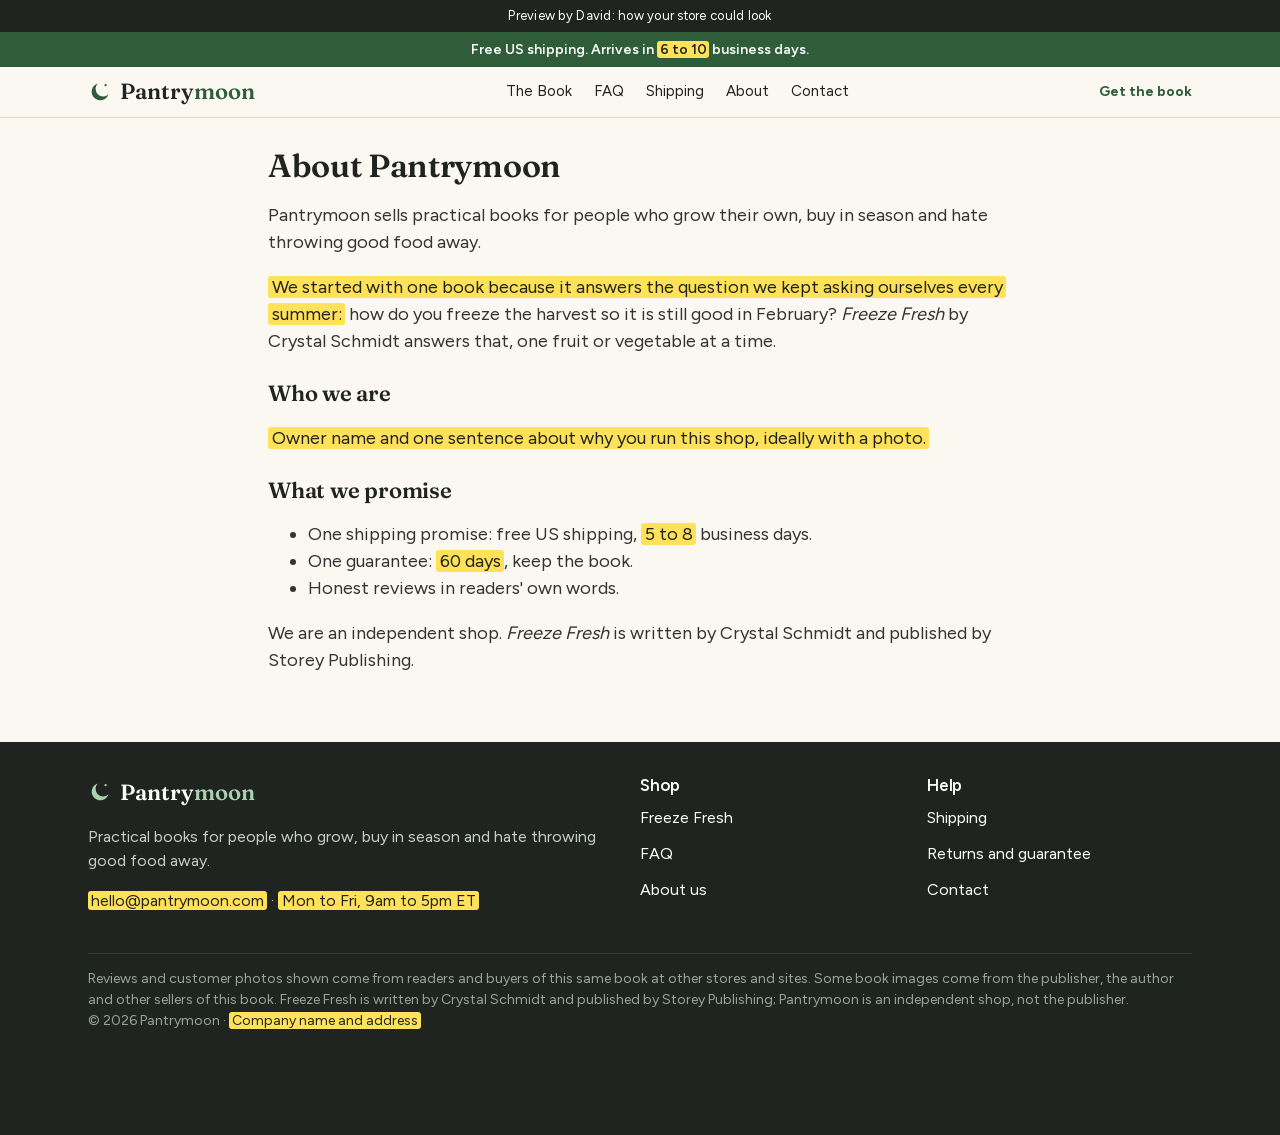
==== pages/about.html @ 4dc74648 "Store preview pantrymoon.com Co-Authored-By: Claude Opus 5.5 <noreply@anthropic.com>" ====
<!doctype html>
<html lang="en">
<head>
<meta charset="utf-8">
<meta name="viewport" content="width=device-width,initial-scale=1,viewport-fit=cover">
<meta name="robots" content="noindex,nofollow">
<title>About us | Pantrymoon</title>
<meta name="description" content="About us at Pantrymoon.">
<link rel="preload" href="../fonts/Figtree.woff2" as="font" type="font/woff2" crossorigin>
<link rel="icon" type="image/jpeg" href="../img/icon.jpg">
<link rel="stylesheet" href="../assets/shop.css">
</head>
<body>
<div class="vorschau">Preview by David: how your store could look</div>
<div class="leiste">Free US shipping. Arrives in <mark class="g">6 to 10</mark> business days.</div>
<header class="kopf"><div class="wrap">
<a class="logo" href="../index.html"><svg viewBox="0 0 24 24" aria-hidden="true"><path d="M20.5 14.2A8.6 8.6 0 1 1 9.8 3.5a6.9 6.9 0 0 0 10.7 10.7z" fill="#2F5D3A"/><circle cx="17.6" cy="5.2" r="1.15" fill="#2F5D3A"/></svg><span>Pantry<b>moon</b></span></a>
<nav class="nav"><a href="../index.html#book">The Book</a><a href="../pages/faq.html">FAQ</a><a href="../pages/shipping.html">Shipping</a><a href="../pages/about.html">About</a><a href="../pages/contact.html">Contact</a></nav>
<a class="korb" href="../index.html#book">Get the book</a>
</div></header>
<main class="seite"><div class="wrap"><h1>About Pantrymoon</h1>

<p>Pantrymoon sells practical books for people who grow their own, buy in season and hate throwing good food away.</p>
<p><mark class="g">We started with one book because it answers the question we kept asking ourselves every summer:</mark> how do you freeze the harvest so it is still good in February? <em>Freeze Fresh</em> by Crystal Schmidt answers that, one fruit or vegetable at a time.</p>
<h2>Who we are</h2><p><mark class="g">Owner name and one sentence about why you run this shop, ideally with a photo.</mark></p>
<h2>What we promise</h2><ul><li>One shipping promise: free US shipping, <mark class="g">5 to 8</mark> business days.</li><li>One guarantee: <mark class="g">60 days</mark>, keep the book.</li><li>Honest reviews in readers' own words.</li></ul>
<p>We are an independent shop. <em>Freeze Fresh</em> is written by Crystal Schmidt and published by Storey Publishing.</p>

</div></main>
<footer class="fuss"><div class="wrap">
<div class="fuss__spalten">
<div><a class="logo" href="../index.html" style="color:#fff"><svg viewBox="0 0 24 24" aria-hidden="true"><path d="M20.5 14.2A8.6 8.6 0 1 1 9.8 3.5a6.9 6.9 0 0 0 10.7 10.7z" fill="#A9D3AF"/><circle cx="17.6" cy="5.2" r="1.15" fill="#A9D3AF"/></svg><span>Pantry<b style="color:#A9D3AF">moon</b></span></a>
<p>Practical books for people who grow, buy in season and hate throwing good food away.</p>
<p><mark class="g">hello@pantrymoon.com</mark> &middot; <mark class="g">Mon to Fri, 9am to 5pm ET</mark></p></div>
<div><h3>Shop</h3><ul><li><a href="../index.html#book">Freeze Fresh</a></li><li><a href="../pages/faq.html">FAQ</a></li><li><a href="../pages/about.html">About us</a></li></ul></div>
<div><h3>Help</h3><ul><li><a href="../pages/shipping.html">Shipping</a></li><li><a href="../pages/returns.html">Returns and guarantee</a></li><li><a href="../pages/contact.html">Contact</a></li></ul></div>
</div>
<p class="klein">Reviews and customer photos shown come from readers and buyers of this same book at other stores and sites. Some book images come from the publisher, the author and other sellers of this book. Freeze Fresh is written by Crystal Schmidt and published by Storey Publishing; Pantrymoon is an independent shop, not the publisher.<br>&copy; 2026 Pantrymoon &middot; <mark class="g">Company name and address</mark></p>
</div></footer>

<script src="../assets/shop.js" defer></script>
</body>
</html>
---- assets/shop.css ----
@font-face{font-family:'Figtree';font-weight:300 900;font-style:normal;font-display:swap;src:url('../fonts/Figtree.woff2') format('woff2')}
@font-face{font-family:'Fraunces';font-weight:600;font-style:normal;font-display:swap;src:url('../fonts/Fraunces-600.woff2') format('woff2')}
:root{--gruen:#2F5D3A;--gruen-d:#234A2D;--gruen-h:#EAF1EA;--creme:#FBF8F1;--sand:#F2ECDF;--text:#1F2420;--grau:#5D655F;--linie:#E2DBCB;--tomate:#C2512F;--gelb:#FFE15A}
*{box-sizing:border-box}
html{-webkit-text-size-adjust:100%}
body{margin:0;font-family:'Figtree',system-ui,-apple-system,sans-serif;font-size:16px;line-height:1.5;color:var(--text);background:var(--creme);overflow-x:hidden}
img{max-width:100%;height:auto;display:block}
a{color:var(--gruen)}
h1,h2,h3{font-family:'Fraunces',Georgia,serif;font-weight:600;letter-spacing:-.01em;line-height:1.15;margin:0 0 .4em}
h2{font-size:27px}
@media(min-width:900px){h2{font-size:36px}}
mark.g{background:var(--gelb);color:#1F2420;padding:0 .2em;border-radius:3px;box-decoration-break:clone;-webkit-box-decoration-break:clone}
.wrap{max-width:1140px;margin:0 auto;padding:0 18px}
.vorschau{background:#1F2420;color:#fff;font-size:12.5px;text-align:center;padding:6px 10px;letter-spacing:.02em}
.leiste{background:var(--gruen);color:#fff;font-size:12.5px;text-align:center;padding:7px 10px;font-weight:600}
.kopf{background:var(--creme);border-bottom:1px solid var(--linie)}
.kopf .wrap{display:flex;align-items:center;justify-content:space-between;height:50px;gap:12px}
.logo{display:flex;align-items:center;gap:8px;text-decoration:none;color:var(--text);font-family:'Fraunces',Georgia,serif;font-size:19px;font-weight:600;white-space:nowrap}
.logo b{color:var(--gruen);font-weight:600}
.logo svg{width:24px;height:24px;flex:none}
.nav{display:none;gap:22px;font-size:15px}
.nav a{color:var(--text);text-decoration:none}
.nav a:hover{color:var(--gruen)}
.kopf .korb{font-size:14px;font-weight:700;color:var(--gruen);text-decoration:none;white-space:nowrap}
@media(min-width:900px){.nav{display:flex}.logo{font-size:22px}}
/* Produkt */
.produkt{padding:10px 0 8px}
.produkt .wrap{display:grid;gap:14px}
@media(min-width:900px){.produkt{padding:34px 0 24px}.produkt .wrap{grid-template-columns:1.05fr 1fr;gap:44px;align-items:start}}
.galerie__haupt{background:#fff;border:1px solid var(--linie);border-radius:14px;overflow:hidden;display:flex;justify-content:center;align-items:center;height:215px}
.galerie__haupt img{max-height:215px;width:auto;object-fit:contain}
@media(min-width:900px){.galerie__haupt{height:auto;aspect-ratio:1/1.05}.galerie__haupt img{max-height:none;width:100%;height:100%}}
.daumen{display:flex;gap:8px;margin-top:8px;overflow-x:auto;scrollbar-width:none}
.daumen::-webkit-scrollbar{display:none}
.daumen button{flex:none;width:52px;height:40px;padding:0;border:2px solid transparent;border-radius:8px;overflow:hidden;background:#fff;cursor:pointer}
.daumen button[aria-current=true]{border-color:var(--gruen)}
.daumen img{width:100%;height:100%;object-fit:cover}
.autorin{font-size:13px;color:var(--grau);margin:0 0 2px}
.titel{font-size:24px;margin:0 0 4px}
@media(min-width:900px){.titel{font-size:38px}.autorin{font-size:15px}}
.nutzen{margin:0 0 8px;color:var(--grau);font-size:14.5px;line-height:1.4}
.stufen{display:grid;gap:8px;margin:6px 0 10px;border:0;padding:0}
.stufe{position:relative;display:flex;align-items:center;gap:10px;border:2px solid var(--linie);background:#fff;border-radius:12px;padding:9px 12px;cursor:pointer;min-height:52px}
.stufe input{position:absolute;opacity:0;pointer-events:none}
.stufe .punkt{flex:none;width:18px;height:18px;border-radius:50%;border:2px solid var(--grau)}
.stufe.an{border-color:var(--gruen);background:var(--gruen-h)}
.stufe.an .punkt{border-color:var(--gruen);box-shadow:inset 0 0 0 3px #fff;background:var(--gruen)}
.stufe__text{flex:1;min-width:0;font-size:14.5px;line-height:1.25}
.stufe__text strong{display:block;font-size:15.5px}
.stufe__text small{color:var(--grau);font-size:12.5px}
.stufe__preis{text-align:right;font-weight:800;font-size:16px;white-space:nowrap}
.stufe__preis small{display:block;font-weight:600;font-size:12px;color:var(--gruen)}
.etikett{position:absolute;top:-10px;right:10px;background:var(--tomate);color:#fff;font-size:11px;font-weight:800;padding:2px 8px;border-radius:20px;letter-spacing:.03em}
.knopf{display:block;width:100%;border:0;border-radius:12px;background:var(--gruen);color:#fff;font:800 17px 'Figtree',sans-serif;padding:15px 16px;cursor:pointer;text-align:center;text-decoration:none}
.knopf:hover{background:var(--gruen-d)}
.unterknopf{font-size:13.5px;margin:8px 0 0;display:grid;gap:3px}
.unterknopf>span::before{content:"\2713\00a0";color:var(--gruen);font-weight:800}
.hinweis{display:none;margin:8px 0 0;font-size:13px;background:var(--sand);padding:8px 10px;border-radius:8px}
.hinweis.zeigen{display:block}
.box{background:#fff;border:1px solid var(--linie);border-radius:12px;padding:12px 14px;margin-top:12px;font-size:14px}
.box h3{font-family:'Figtree',sans-serif;font-size:15px;font-weight:800;margin:0 0 4px}
.box ul{margin:4px 0 0;padding-left:18px}
/* Abschnitte */
.abschnitt{padding:42px 0}
.abschnitt.sand{background:var(--sand)}
.abschnitt.gruen{background:var(--gruen);color:#fff}
.abschnitt.gruen h2{color:#fff}
.zentriert{text-align:center;max-width:680px;margin:0 auto 22px}
.zentriert p{color:var(--grau);margin:0}
.gruen .zentriert p{color:#DDE8DE}
.karten{display:grid;gap:12px}
@media(min-width:760px){.karten{grid-template-columns:repeat(3,1fr)}}
.karte{background:#fff;border:1px solid var(--linie);border-radius:14px;padding:16px}
.karte h3{font-size:19px}
.karte p{margin:0;color:var(--grau);font-size:15px}
.karte .wert{display:inline-block;margin-top:8px;font-weight:800;font-size:13px;color:var(--gruen)}
.seiten{display:grid;gap:12px}
@media(min-width:760px){.seiten{grid-template-columns:1fr 1fr}}
.seiten figure{margin:0;background:#fff;border-radius:12px;overflow:hidden;border:1px solid var(--linie)}
.seiten figcaption{font-size:13.5px;padding:8px 12px;color:var(--grau)}
.liste{list-style:none;padding:0;margin:0;display:grid;gap:10px}
.liste li{padding-left:28px;position:relative}
.liste li::before{content:"";position:absolute;left:0;top:4px;width:18px;height:18px;border-radius:50%;background:var(--gruen-h) url("data:image/svg+xml,%3Csvg xmlns='http://www.w3.org/2000/svg' viewBox='0 0 20 20'%3E%3Cpath d='M5 10.5l3 3 7-7' fill='none' stroke='%232F5D3A' stroke-width='2.4' stroke-linecap='round' stroke-linejoin='round'/%3E%3C/svg%3E") center/14px no-repeat}
.zwei{display:grid;gap:22px}
@media(min-width:900px){.zwei{grid-template-columns:1fr 1fr;gap:44px;align-items:center}}
.zitat{background:#fff;border-radius:14px;padding:16px;border:1px solid var(--linie);margin:0}
.zitat p{margin:0 0 8px}
.zitat cite{font-style:normal;font-weight:700;font-size:14px;color:var(--grau)}
.gruen .zitat{background:var(--gruen-d);border-color:#3c6d48;color:#fff}
.gruen .zitat cite{color:#C9DBCB}
.stimmen{columns:1;column-gap:12px}
@media(min-width:760px){.stimmen{columns:2}}
@media(min-width:1050px){.stimmen{columns:3}}
.stimmen .zitat{break-inside:avoid;margin:0 0 12px;display:inline-block;width:100%}
.faq details{background:#fff;border:1px solid var(--linie);border-radius:12px;margin:0 0 8px}
.faq summary{cursor:pointer;padding:14px 44px 14px 16px;font-weight:700;list-style:none;position:relative;min-height:44px}
.faq summary::-webkit-details-marker{display:none}
.faq summary::after{content:"+";position:absolute;right:16px;top:11px;font-size:22px;color:var(--gruen)}
.faq details[open] summary::after{content:"\2212"}
.faq details>div{padding:0 16px 14px;color:var(--grau)}
.faq{max-width:760px;margin:0 auto}
/* Seiten */
.seite{padding:30px 0 50px}
.seite .wrap{max-width:780px}
.seite h1{font-size:32px}
.seite h2{font-size:22px;margin-top:26px}
.seite p,.seite li{color:#333}
/* Fuss */
.fuss{background:#1F2420;color:#C9CEC9;font-size:14px;padding:34px 0 90px}
.fuss a{color:#fff;text-decoration:none}
.fuss__spalten{display:grid;gap:22px}
@media(min-width:760px){.fuss__spalten{grid-template-columns:2fr 1fr 1fr}}
.fuss h3{color:#fff;font-family:'Figtree',sans-serif;font-size:15px;margin:0 0 8px}
.fuss ul{list-style:none;padding:0;margin:0;display:grid;gap:6px}
.fuss ul a{display:inline-block;padding:3px 0}
.fuss .klein{font-size:12px;color:#9AA39C;margin-top:24px;border-top:1px solid #333a35;padding-top:14px}
/* Sticky */
.klebe{position:fixed;left:0;right:0;bottom:0;background:#fff;border-top:1px solid var(--linie);padding:10px 14px calc(10px + env(safe-area-inset-bottom));display:flex;align-items:center;gap:12px;transform:translateY(110%);transition:transform .25s;z-index:20;box-shadow:0 -6px 20px rgba(0,0,0,.06)}
.klebe.an{transform:none}
.klebe__text{flex:1;min-width:0;font-size:13.5px;line-height:1.25}
.klebe__text strong{display:block;font-size:15px;white-space:nowrap;overflow:hidden;text-overflow:ellipsis}
.klebe .knopf{width:auto;padding:12px 18px;font-size:15px;flex:none}
@media(min-width:900px){.klebe{justify-content:center}.klebe__text{flex:none;max-width:520px}}
/* Richter-Runde 07.11.: Sterne, Weihnachtszeile, Spaeter-Preis, Zahlungszeile */
.sterne{display:inline-flex;align-items:center;gap:6px;font-size:13.5px;font-weight:700;color:#1F2420;text-decoration:none;margin:0 0 4px}
.sterne .sterne__reihe{background:linear-gradient(90deg,#E0A100 var(--voll,100%),#D5D9D3 var(--voll,100%));-webkit-background-clip:text;background-clip:text;color:transparent;letter-spacing:1px;font-size:15px}
.zitat .sterne__reihe{display:block;color:#E0A100;letter-spacing:1px;margin:0 0 6px}
.zitat .sterne__reihe .leer{color:#D5D9D3}
.zitat p+p{margin-top:0}
.stufe__text .vorteil{display:block;font-style:normal;font-weight:700;font-size:12px;color:var(--gruen)}
.stufe__preis small.spaeter{color:var(--grau);font-weight:600}
.weihnacht{margin:0 0 6px;font-size:14px;font-weight:800;color:#8A2B1E;text-align:center}
.zahlung{display:flex;flex-wrap:wrap;align-items:center;gap:5px;margin:8px 0 0;font-size:11.5px}
.zahlung__sicher{font-weight:700;color:var(--grau);margin-right:2px}
.pille{display:inline-block;border:1px solid var(--linie);border-radius:5px;padding:2px 6px;margin:1px 2px;background:#fff;font-weight:700;color:#1F2420}
.galerie,.kauf{min-width:0}
.daumen{max-width:100%}
@media(max-width:899px){.galerie__haupt{height:180px}.galerie__haupt img{max-height:180px}}
@media(max-width:899px){
.stufen legend{position:absolute;width:1px;height:1px;overflow:hidden;clip:rect(0 0 0 0)}
.stufen{gap:7px;margin-top:4px}
.stufe{padding:7px 12px;min-height:48px}
.nutzen{margin-bottom:6px}
.daumen{margin-top:6px}
}
/* Richter-Runde 2, 07.11.: Fliesstext 18 px, Staffel-Nebentexte mind. 15 px, zwei Stufen, Stimmen mit Verteilung */
body{font-size:18px}
.nur-sr{position:absolute;width:1px;height:1px;overflow:hidden;clip:rect(0 0 0 0);white-space:nowrap}
.vorschau{font-size:13px}
.leiste{font-size:14px}
.autorin{font-size:15px}
.nutzen{font-size:17px}
.stufe__text{font-size:15px}
.stufe__text strong{font-size:17px}
.stufe__text small,.stufe__text .vorteil{font-size:15px;display:block}
.stufe__preis{font-size:19px}
.stufe__preis small,.stufe__preis small.spaeter{font-size:15px}
.etikett{font-size:13px}
.stufe__bild{flex:none;width:46px;height:46px;border-radius:8px;object-fit:cover;border:1px solid var(--linie)}
.weihnacht{font-size:16px}
.unterknopf{font-size:16px}
.zahlung{font-size:14px}
.hinweis{font-size:16px}
.box{font-size:17px}
.box h3{font-size:18px}
.karte p{font-size:17px}
.karte .wert{font-size:15px}
.seiten figcaption{font-size:16px}
.zitat cite{font-size:15px}
.fuss{font-size:16px}
.fuss h3{font-size:17px}
.fuss .klein{font-size:14px}
.klebe__text{font-size:15px}
.klebe__text strong{font-size:17px}
.sterne{font-size:15px}
.kitbild{margin:22px auto 0;max-width:620px;background:#fff;border:1px solid var(--linie);border-radius:14px;overflow:hidden}
.kitbild figcaption{font-size:15px;padding:10px 14px;color:var(--grau)}
.vt{display:flex;flex-wrap:wrap;gap:16px 28px;align-items:center;justify-content:center;max-width:620px;margin:0 auto 22px;background:#fff;border:1px solid var(--linie);border-radius:14px;padding:16px}
.vt__schnitt{display:grid;justify-items:center;gap:2px;font-size:15px;color:var(--grau)}
.vt__schnitt strong{font:600 40px/1 'Fraunces',Georgia,serif;color:var(--text)}
.vt__schnitt .sterne__reihe{background:linear-gradient(90deg,#E0A100 var(--voll,100%),#D5D9D3 var(--voll,100%));-webkit-background-clip:text;background-clip:text;color:transparent;letter-spacing:1px;font-size:20px}
.vt__liste{flex:1;min-width:220px;display:grid;gap:4px;font-size:15px}
.vt__zeile{display:grid;grid-template-columns:34px 1fr 26px;align-items:center;gap:8px}
.vt__zeile span:last-child{text-align:right;color:var(--grau)}
.vt__balken{height:9px;border-radius:9px;background:#E8E3D6;overflow:hidden}
.vt__balken i{display:block;height:100%;background:#E0A100}
.mehr{text-align:center;margin:8px 0 0}
.mehr__knopf{font:700 17px 'Figtree',sans-serif;color:var(--gruen);background:#fff;border:2px solid var(--gruen);border-radius:12px;padding:12px 22px;cursor:pointer;min-height:48px}

@media(max-width:899px){
.galerie__haupt{height:240px}.galerie__haupt img{max-height:240px}
.daumen button{width:46px;height:36px}
.titel{font-size:26px;margin-bottom:0}
.produkt .wrap{gap:10px}
.stufe{padding:6px 10px;min-height:0;gap:9px}
.stufen{margin:4px 0 8px}
.weihnacht{margin-bottom:5px}
}
.stufen .spaeter{margin:0;font-size:15px;color:var(--grau);text-align:center}
.stufe__preis{align-self:center}
@media(max-width:899px){.stufe__bild{width:40px;height:40px}.stufe__text strong{white-space:nowrap}}
.titelzeile{display:flex;flex-wrap:wrap;align-items:baseline;gap:0 14px}
.titelzeile .sterne{margin:0 0 4px}
@media(max-width:899px){
.produkt{padding-top:8px}
.galerie__haupt{height:190px}.galerie__haupt img{max-height:190px}
.daumen button{width:42px;height:32px}
.nutzen{font-size:16px;line-height:1.35;margin-bottom:4px}
.kopf .wrap{height:46px}
.stufen .spaeter{font-size:15px}
}
@media(max-width:899px){
.titelzeile{gap:0 10px}
.titelzeile .sterne{font-size:15px;gap:4px}
.titelzeile .sterne .sterne__reihe{font-size:14px;letter-spacing:0}
.vorschau{padding:5px 10px}
.leiste{padding:6px 10px}
.galerie__haupt{height:180px}.galerie__haupt img{max-height:180px}
}
/* Richter-Runde 3, 07.11.: Hauptbild mobil quadratisch und volle Breite, Punkte statt Daumen, Zahlarten eine Zeile */
@media(max-width:899px){
.galerie{position:relative}
.galerie__haupt{height:auto;aspect-ratio:1/1;width:100%}
.galerie__haupt img{width:100%;height:100%;max-height:none;object-fit:contain}
.galerie__haupt img.fuellt{object-fit:cover;object-position:50% 52%}
.daumen{position:absolute;left:0;right:0;bottom:6px;margin:0;justify-content:center;gap:0;overflow:visible}
.daumen button{width:22px;height:22px;border:0;border-radius:50%;background:transparent;display:grid;place-items:center}
.daumen button img{display:none}
.daumen button::before{content:"";width:8px;height:8px;border-radius:50%;background:rgba(255,255,255,.85);box-shadow:0 0 0 1px rgba(0,0,0,.25)}
.daumen button[aria-current=true]::before{background:var(--gruen);box-shadow:0 0 0 1.5px #fff}
}
.zahlung{flex-wrap:nowrap;gap:4px;font-size:12px;margin-top:6px}
.zahlung mark{display:flex;flex-wrap:nowrap;gap:4px;padding:1px 3px}
.zahlung .pille{margin:0;padding:1px 5px;font-size:12px;border-radius:4px;white-space:nowrap}
.zahlung__sicher{display:inline-flex;margin:0}
.kauf>.spaeter{margin:8px 0 0;font-size:15px;color:var(--grau);text-align:center}
@media(max-width:899px){.stufe{padding:5px 10px}.produkt .wrap{gap:8px}}
@media(max-width:899px){.galerie__haupt{aspect-ratio:1/.93}}
.zahlung,.zahlung mark{gap:3px}.zahlung .pille{font-size:11.5px;padding:1px 4px}.zahlung mark{padding:1px 2px}

/* Alle Bewertungen (07.11.2026) */
.zitat__titel{display:block;margin:0 0 6px;font-size:17px}
.zitat__text{max-height:12.5em;overflow:hidden;position:relative}
.zitat__text:not(.offen)::after{content:"";position:absolute;left:0;right:0;bottom:0;height:2.5em;background:linear-gradient(rgba(255,255,255,0),#fff)}
.zitat__text.offen{max-height:none}
.zitat__text.offen::after{display:none}
.zitat__mehr{display:block;font:700 15px 'Figtree',sans-serif;color:var(--gruen);background:none;border:0;padding:4px 0 10px;cursor:pointer;text-decoration:underline}
.zitat__fotos{display:flex;gap:6px;margin:4px 0 10px}
.zitat__fotos img{width:72px;height:72px;object-fit:cover;border-radius:8px;display:block}
.kfotos__titel{font-size:17px;margin:0 0 8px}
.kfotos{display:flex;gap:8px;overflow-x:auto;margin:0 0 20px;padding-bottom:4px;scroll-snap-type:x mandatory}
.kfotos a{flex:0 0 auto;scroll-snap-align:start}
.kfotos img{width:150px;height:150px;object-fit:cover;border-radius:12px;display:block}
.zitat cite{display:block}
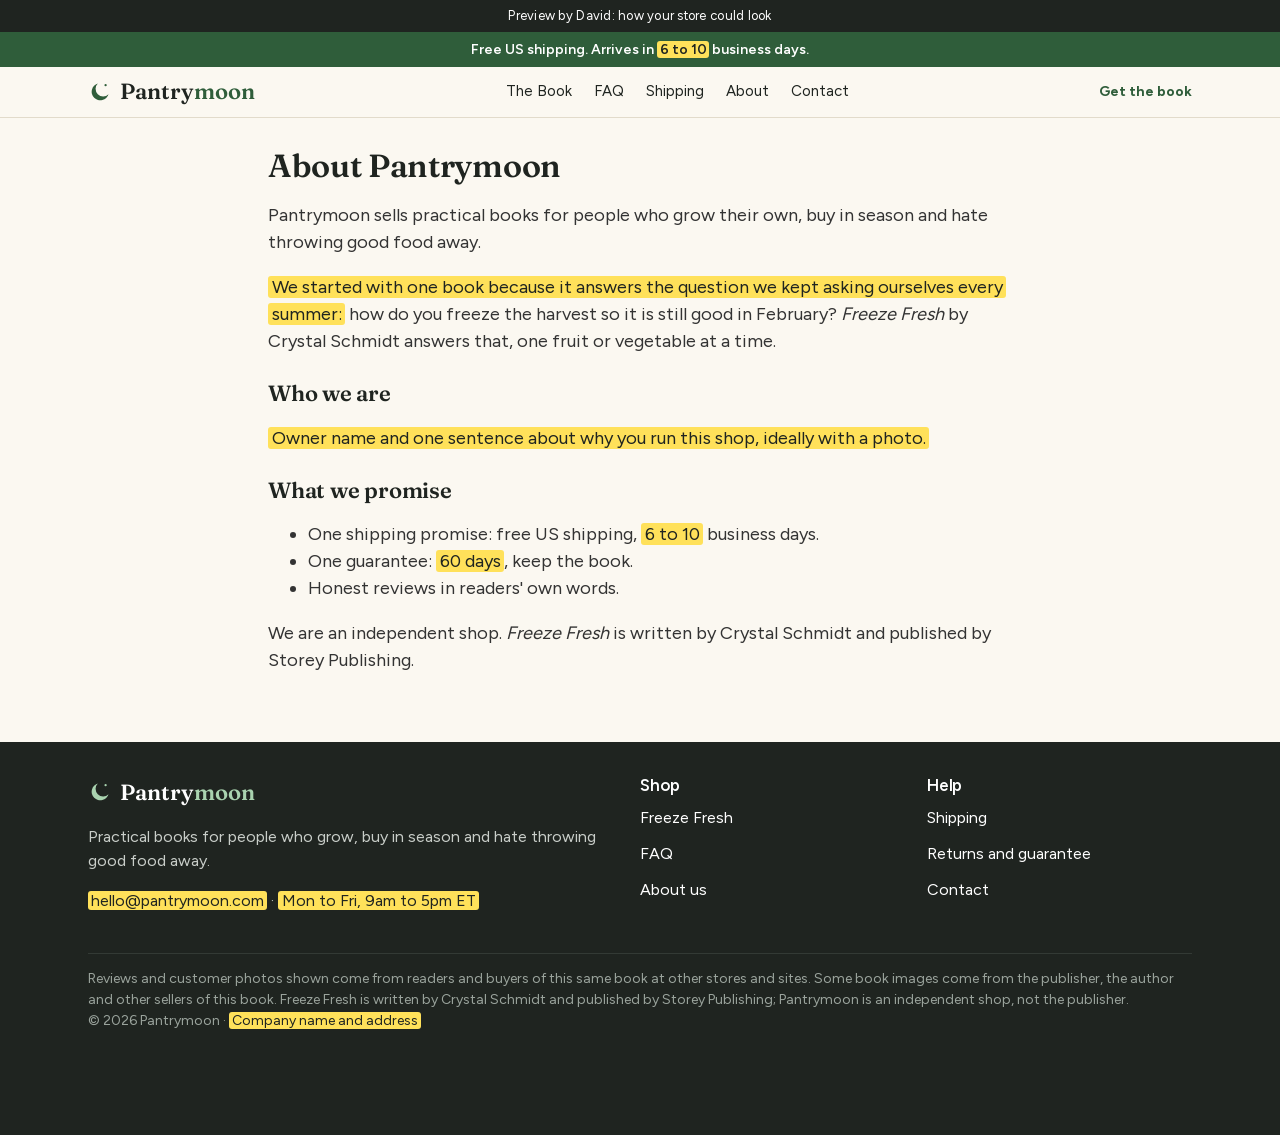
==== commit ea3a18ab: "Store preview pantrymoon.com update Co-Authored-By: Claude Opus 5.5 <noreply@anthropic.com>" ====
--- a/pages/about.html
+++ b/pages/about.html
@@ -23,7 +23,7 @@
 <p>Pantrymoon sells practical books for people who grow their own, buy in season and hate throwing good food away.</p>
 <p><mark class="g">We started with one book because it answers the question we kept asking ourselves every summer:</mark> how do you freeze the harvest so it is still good in February? <em>Freeze Fresh</em> by Crystal Schmidt answers that, one fruit or vegetable at a time.</p>
 <h2>Who we are</h2><p><mark class="g">Owner name and one sentence about why you run this shop, ideally with a photo.</mark></p>
-<h2>What we promise</h2><ul><li>One shipping promise: free US shipping, <mark class="g">5 to 8</mark> business days.</li><li>One guarantee: <mark class="g">60 days</mark>, keep the book.</li><li>Honest reviews in readers' own words.</li></ul>
+<h2>What we promise</h2><ul><li>One shipping promise: free US shipping, <mark class="g">6 to 10</mark> business days.</li><li>One guarantee: <mark class="g">60 days</mark>, keep the book.</li><li>Honest reviews in readers' own words.</li></ul>
 <p>We are an independent shop. <em>Freeze Fresh</em> is written by Crystal Schmidt and published by Storey Publishing.</p>
 
 </div></main>
--- a/assets/shop.css
+++ b/assets/shop.css
@@ -252,3 +252,11 @@
 .kfotos a{flex:0 0 auto;scroll-snap-align:start}
 .kfotos img{width:150px;height:150px;object-fit:cover;border-radius:12px;display:block}
 .zitat cite{display:block}
+/* Richter 4: Autorinnenfoto (Verlag Hachette/Storey) und Zeile unter dem Titel */
+.autorinfoto{float:left;width:112px;height:112px;object-fit:cover;object-position:50% 18%;border-radius:50%;margin:4px 18px 10px 0;border:3px solid #fff}
+@media(min-width:900px){.autorinfoto{width:150px;height:150px}}
+.kauf .autorin{margin:0 0 4px}
+@media(max-width:899px){.kauf .autorin{font-size:13px;letter-spacing:-.1px}}
+/* Richter 5: Kit nur hier */
+.nurhier{margin:0 0 4px;font-size:14px;font-weight:700;color:var(--gruen);text-align:center}
+@media(max-width:899px){.galerie__haupt{aspect-ratio:1/.86}.nurhier{margin:0 0 2px;line-height:1.25}}
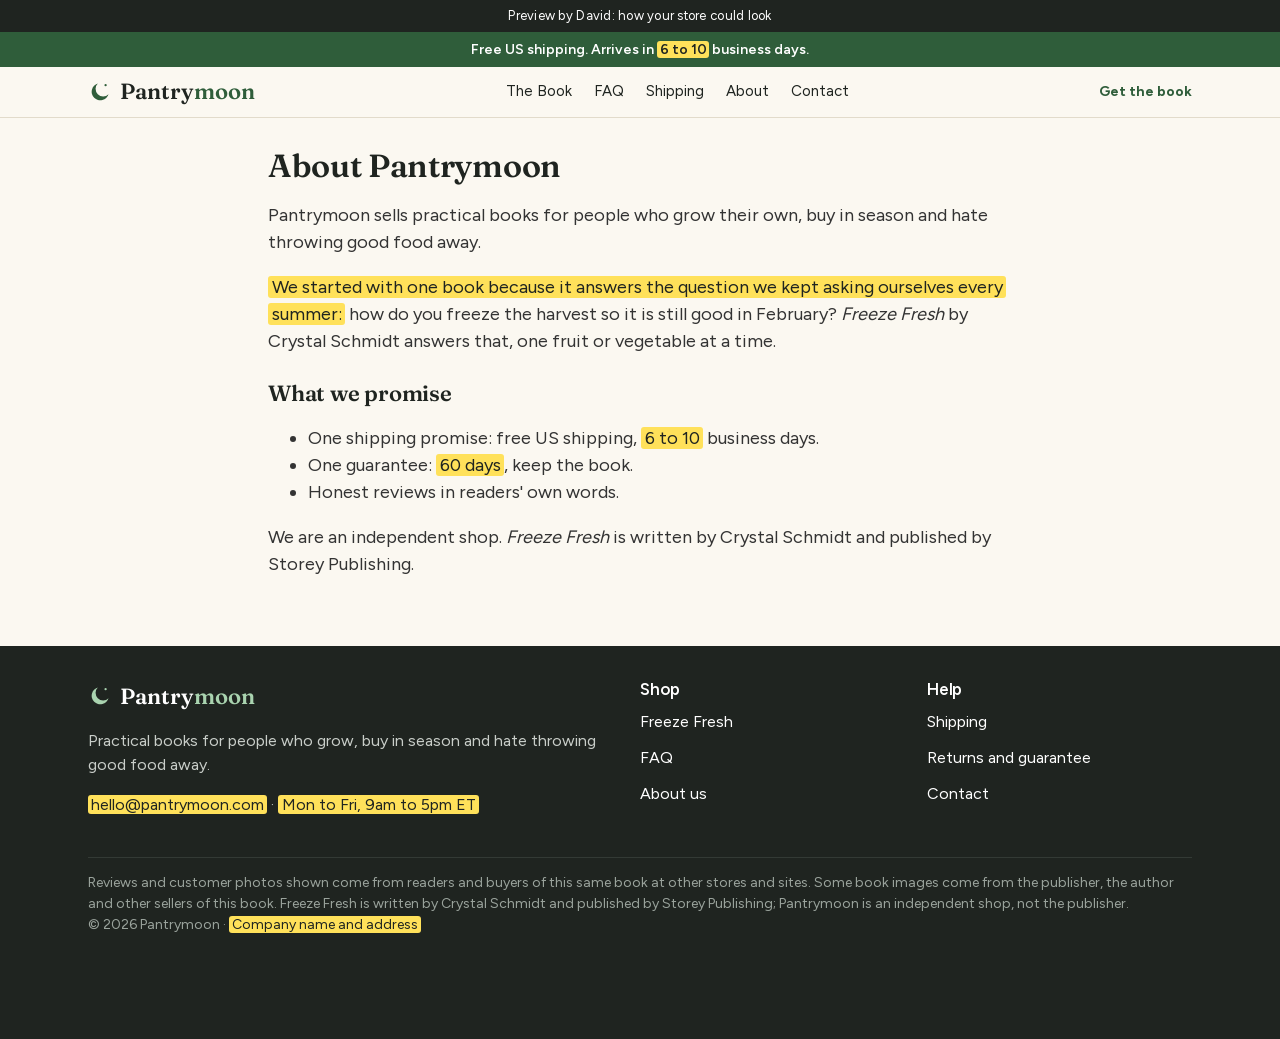
==== commit 77d15943: "Store preview pantrymoon.com: Amazon reviews, payment logos, cleanup New verified Amazon.com reviews" ====
--- a/pages/about.html
+++ b/pages/about.html
@@ -22,7 +22,6 @@
 
 <p>Pantrymoon sells practical books for people who grow their own, buy in season and hate throwing good food away.</p>
 <p><mark class="g">We started with one book because it answers the question we kept asking ourselves every summer:</mark> how do you freeze the harvest so it is still good in February? <em>Freeze Fresh</em> by Crystal Schmidt answers that, one fruit or vegetable at a time.</p>
-<h2>Who we are</h2><p><mark class="g">Owner name and one sentence about why you run this shop, ideally with a photo.</mark></p>
 <h2>What we promise</h2><ul><li>One shipping promise: free US shipping, <mark class="g">6 to 10</mark> business days.</li><li>One guarantee: <mark class="g">60 days</mark>, keep the book.</li><li>Honest reviews in readers' own words.</li></ul>
 <p>We are an independent shop. <em>Freeze Fresh</em> is written by Crystal Schmidt and published by Storey Publishing.</p>
 
--- a/assets/shop.css
+++ b/assets/shop.css
@@ -260,3 +260,6 @@
 /* Richter 5: Kit nur hier */
 .nurhier{margin:0 0 4px;font-size:14px;font-weight:700;color:var(--gruen);text-align:center}
 @media(max-width:899px){.galerie__haupt{aspect-ratio:1/.86}.nurhier{margin:0 0 2px;line-height:1.25}}
+/* 07.11.2026: Zahlungsarten als SVG-Karten (wie lumiria) */
+.zahlung mark{background:none;display:flex;flex-wrap:wrap;gap:4px;padding:0}
+.zahlung svg[role=img]{display:block;flex:none}
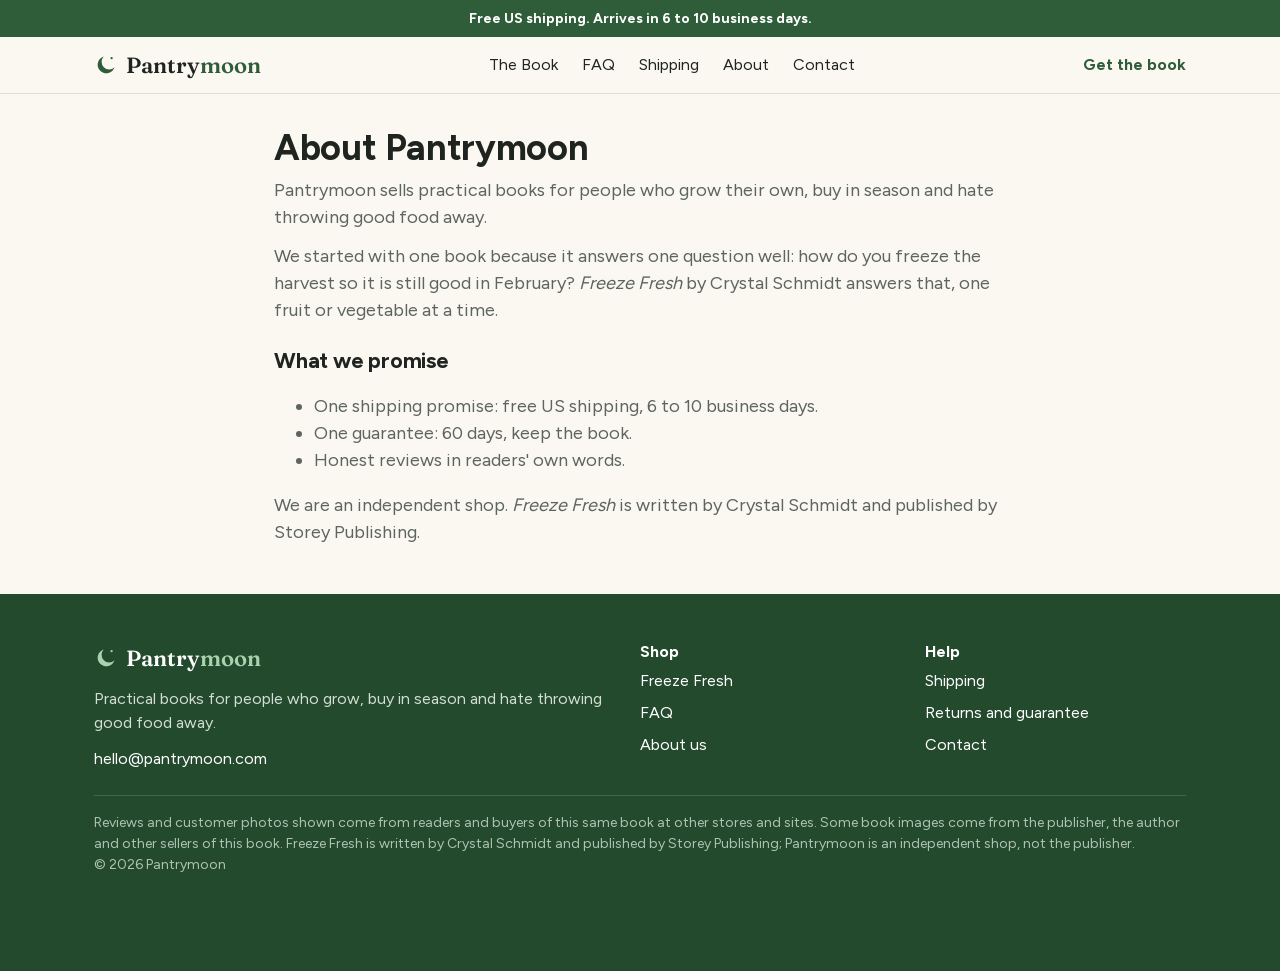
==== commit fc9f3baf: "Store preview pantrymoon.com: no yellow markings, one design system, no rating bars, calmer first im" ====
--- a/pages/about.html
+++ b/pages/about.html
@@ -7,12 +7,12 @@
 <title>About us | Pantrymoon</title>
 <meta name="description" content="About us at Pantrymoon.">
 <link rel="preload" href="../fonts/Figtree.woff2" as="font" type="font/woff2" crossorigin>
+<link rel="preload" href="../fonts/Fraunces-600.woff2" as="font" type="font/woff2" crossorigin>
 <link rel="icon" type="image/jpeg" href="../img/icon.jpg">
 <link rel="stylesheet" href="../assets/shop.css">
 </head>
 <body>
-<div class="vorschau">Preview by David: how your store could look</div>
-<div class="leiste">Free US shipping. Arrives in <mark class="g">6 to 10</mark> business days.</div>
+<div class="leiste">Free US shipping. Arrives in 6 to 10 business days.</div>
 <header class="kopf"><div class="wrap">
 <a class="logo" href="../index.html"><svg viewBox="0 0 24 24" aria-hidden="true"><path d="M20.5 14.2A8.6 8.6 0 1 1 9.8 3.5a6.9 6.9 0 0 0 10.7 10.7z" fill="#2F5D3A"/><circle cx="17.6" cy="5.2" r="1.15" fill="#2F5D3A"/></svg><span>Pantry<b>moon</b></span></a>
 <nav class="nav"><a href="../index.html#book">The Book</a><a href="../pages/faq.html">FAQ</a><a href="../pages/shipping.html">Shipping</a><a href="../pages/about.html">About</a><a href="../pages/contact.html">Contact</a></nav>
@@ -21,20 +21,20 @@
 <main class="seite"><div class="wrap"><h1>About Pantrymoon</h1>
 
 <p>Pantrymoon sells practical books for people who grow their own, buy in season and hate throwing good food away.</p>
-<p><mark class="g">We started with one book because it answers the question we kept asking ourselves every summer:</mark> how do you freeze the harvest so it is still good in February? <em>Freeze Fresh</em> by Crystal Schmidt answers that, one fruit or vegetable at a time.</p>
-<h2>What we promise</h2><ul><li>One shipping promise: free US shipping, <mark class="g">6 to 10</mark> business days.</li><li>One guarantee: <mark class="g">60 days</mark>, keep the book.</li><li>Honest reviews in readers' own words.</li></ul>
+<p>We started with one book because it answers one question well: how do you freeze the harvest so it is still good in February? <em>Freeze Fresh</em> by Crystal Schmidt answers that, one fruit or vegetable at a time.</p>
+<h2>What we promise</h2><ul><li>One shipping promise: free US shipping, 6 to 10 business days.</li><li>One guarantee: 60 days, keep the book.</li><li>Honest reviews in readers' own words.</li></ul>
 <p>We are an independent shop. <em>Freeze Fresh</em> is written by Crystal Schmidt and published by Storey Publishing.</p>
 
 </div></main>
 <footer class="fuss"><div class="wrap">
 <div class="fuss__spalten">
-<div><a class="logo" href="../index.html" style="color:#fff"><svg viewBox="0 0 24 24" aria-hidden="true"><path d="M20.5 14.2A8.6 8.6 0 1 1 9.8 3.5a6.9 6.9 0 0 0 10.7 10.7z" fill="#A9D3AF"/><circle cx="17.6" cy="5.2" r="1.15" fill="#A9D3AF"/></svg><span>Pantry<b style="color:#A9D3AF">moon</b></span></a>
+<div><a class="logo" href="../index.html"><svg viewBox="0 0 24 24" aria-hidden="true"><path d="M20.5 14.2A8.6 8.6 0 1 1 9.8 3.5a6.9 6.9 0 0 0 10.7 10.7z" fill="#A9D3AF"/><circle cx="17.6" cy="5.2" r="1.15" fill="#A9D3AF"/></svg><span>Pantry<b>moon</b></span></a>
 <p>Practical books for people who grow, buy in season and hate throwing good food away.</p>
-<p><mark class="g">hello@pantrymoon.com</mark> &middot; <mark class="g">Mon to Fri, 9am to 5pm ET</mark></p></div>
+<p><a href="mailto:hello@pantrymoon.com">hello@pantrymoon.com</a></p></div>
 <div><h3>Shop</h3><ul><li><a href="../index.html#book">Freeze Fresh</a></li><li><a href="../pages/faq.html">FAQ</a></li><li><a href="../pages/about.html">About us</a></li></ul></div>
 <div><h3>Help</h3><ul><li><a href="../pages/shipping.html">Shipping</a></li><li><a href="../pages/returns.html">Returns and guarantee</a></li><li><a href="../pages/contact.html">Contact</a></li></ul></div>
 </div>
-<p class="klein">Reviews and customer photos shown come from readers and buyers of this same book at other stores and sites. Some book images come from the publisher, the author and other sellers of this book. Freeze Fresh is written by Crystal Schmidt and published by Storey Publishing; Pantrymoon is an independent shop, not the publisher.<br>&copy; 2026 Pantrymoon &middot; <mark class="g">Company name and address</mark></p>
+<p class="klein">Reviews and customer photos shown come from readers and buyers of this same book at other stores and sites. Some book images come from the publisher, the author and other sellers of this book. Freeze Fresh is written by Crystal Schmidt and published by Storey Publishing; Pantrymoon is an independent shop, not the publisher.<br>&copy; 2026 Pantrymoon</p>
 </div></footer>
 
 <script src="../assets/shop.js" defer></script>
--- a/assets/shop.css
+++ b/assets/shop.css
@@ -1,265 +1,185 @@
+/* Pantrymoon, ein Gestaltungssystem (David 07.11.2026). Vorher: 11 Nachtrags-Bloecke, 2 Schriften, 6 Akzentfarben.
+   Schrift: Figtree 400/700 fuer alles; Fraunces 600 nur in der Wortmarke.
+   Farben: Gruen (Marke), Creme (Grund), Gold (nur Sterne); dazu Weiss und Grautoene.
+   Abstand: 4 8 12 16 24 32 48 64. Schriftgroessen: 14 16 18 22 28 36. Ein Knopf, eine Karte, ein Abschnittsabstand. */
 @font-face{font-family:'Figtree';font-weight:300 900;font-style:normal;font-display:swap;src:url('../fonts/Figtree.woff2') format('woff2')}
 @font-face{font-family:'Fraunces';font-weight:600;font-style:normal;font-display:swap;src:url('../fonts/Fraunces-600.woff2') format('woff2')}
-:root{--gruen:#2F5D3A;--gruen-d:#234A2D;--gruen-h:#EAF1EA;--creme:#FBF8F1;--sand:#F2ECDF;--text:#1F2420;--grau:#5D655F;--linie:#E2DBCB;--tomate:#C2512F;--gelb:#FFE15A}
+:root{
+  --gruen:#2F5D3A;--gruen-d:#234A2D;--gruen-h:#EAF1EA;
+  --grund:#FBF8F1;--weiss:#fff;--text:#1F2420;--grau:#5D655F;--linie:#E4DED1;--stern:#E0A100;
+  --s1:4px;--s2:8px;--s3:12px;--s4:16px;--s5:24px;--s6:32px;--s7:48px;--s8:64px;
+  --r:12px;
+}
 *{box-sizing:border-box}
 html{-webkit-text-size-adjust:100%}
-body{margin:0;font-family:'Figtree',system-ui,-apple-system,sans-serif;font-size:16px;line-height:1.5;color:var(--text);background:var(--creme);overflow-x:hidden}
+body{margin:0;font-family:'Figtree',system-ui,-apple-system,sans-serif;font-size:18px;line-height:1.5;color:var(--text);background:var(--grund);overflow-x:hidden}
 img{max-width:100%;height:auto;display:block}
 a{color:var(--gruen)}
-h1,h2,h3{font-family:'Fraunces',Georgia,serif;font-weight:600;letter-spacing:-.01em;line-height:1.15;margin:0 0 .4em}
-h2{font-size:27px}
-@media(min-width:900px){h2{font-size:36px}}
-mark.g{background:var(--gelb);color:#1F2420;padding:0 .2em;border-radius:3px;box-decoration-break:clone;-webkit-box-decoration-break:clone}
-.wrap{max-width:1140px;margin:0 auto;padding:0 18px}
-.vorschau{background:#1F2420;color:#fff;font-size:12.5px;text-align:center;padding:6px 10px;letter-spacing:.02em}
-.leiste{background:var(--gruen);color:#fff;font-size:12.5px;text-align:center;padding:7px 10px;font-weight:600}
-.kopf{background:var(--creme);border-bottom:1px solid var(--linie)}
-.kopf .wrap{display:flex;align-items:center;justify-content:space-between;height:50px;gap:12px}
-.logo{display:flex;align-items:center;gap:8px;text-decoration:none;color:var(--text);font-family:'Fraunces',Georgia,serif;font-size:19px;font-weight:600;white-space:nowrap}
+h1,h2,h3{font-family:inherit;font-weight:700;line-height:1.2;letter-spacing:-.01em;margin:0 0 var(--s2)}
+h1{font-size:28px}
+h2{font-size:28px}
+h3{font-size:18px}
+p{margin:0 0 var(--s3)}
+p:last-child{margin-bottom:0}
+@media(min-width:900px){h1{font-size:36px}h2{font-size:36px}}
+.wrap{max-width:1140px;margin:0 auto;padding:0 var(--s4)}
+@media(min-width:900px){.wrap{padding:0 var(--s5)}}
+.nur-sr{position:absolute;width:1px;height:1px;overflow:hidden;clip:rect(0 0 0 0);white-space:nowrap}
+
+/* Leiste und Kopf */
+.leiste{background:var(--gruen);color:var(--weiss);font-size:14px;font-weight:700;text-align:center;padding:var(--s2) var(--s4)}
+.kopf{border-bottom:1px solid var(--linie)}
+.kopf .wrap{display:flex;align-items:center;justify-content:space-between;gap:var(--s3);height:56px}
+.logo{display:flex;align-items:center;gap:var(--s2);text-decoration:none;color:var(--text);font-family:'Fraunces',Georgia,serif;font-weight:600;font-size:22px;white-space:nowrap}
 .logo b{color:var(--gruen);font-weight:600}
 .logo svg{width:24px;height:24px;flex:none}
-.nav{display:none;gap:22px;font-size:15px}
+.nav{display:none;gap:var(--s5);font-size:16px}
 .nav a{color:var(--text);text-decoration:none}
 .nav a:hover{color:var(--gruen)}
-.kopf .korb{font-size:14px;font-weight:700;color:var(--gruen);text-decoration:none;white-space:nowrap}
-@media(min-width:900px){.nav{display:flex}.logo{font-size:22px}}
+.korb{font-size:16px;font-weight:700;color:var(--gruen);text-decoration:none;white-space:nowrap}
+@media(min-width:900px){.nav{display:flex}}
+
 /* Produkt */
-.produkt{padding:10px 0 8px}
-.produkt .wrap{display:grid;gap:14px}
-@media(min-width:900px){.produkt{padding:34px 0 24px}.produkt .wrap{grid-template-columns:1.05fr 1fr;gap:44px;align-items:start}}
-.galerie__haupt{background:#fff;border:1px solid var(--linie);border-radius:14px;overflow:hidden;display:flex;justify-content:center;align-items:center;height:215px}
-.galerie__haupt img{max-height:215px;width:auto;object-fit:contain}
-@media(min-width:900px){.galerie__haupt{height:auto;aspect-ratio:1/1.05}.galerie__haupt img{max-height:none;width:100%;height:100%}}
-.daumen{display:flex;gap:8px;margin-top:8px;overflow-x:auto;scrollbar-width:none}
+.produkt{padding:var(--s3) 0 var(--s6)}
+.produkt .wrap{display:grid;gap:var(--s4)}
+.galerie,.kauf{min-width:0}
+.galerie{position:relative}
+.galerie__haupt{background:var(--weiss);border-radius:var(--r);overflow:hidden;aspect-ratio:1/.84;display:flex;align-items:center;justify-content:center}
+.galerie__haupt img{width:100%;height:100%;object-fit:contain}
+.galerie__haupt img.fuellt{object-fit:cover;object-position:50% 52%}
+.daumen{display:flex;gap:var(--s2);margin-top:var(--s2);overflow-x:auto;scrollbar-width:none}
 .daumen::-webkit-scrollbar{display:none}
-.daumen button{flex:none;width:52px;height:40px;padding:0;border:2px solid transparent;border-radius:8px;overflow:hidden;background:#fff;cursor:pointer}
+.daumen button{flex:none;width:64px;height:52px;padding:0;border:2px solid transparent;border-radius:8px;overflow:hidden;background:var(--weiss);cursor:pointer}
 .daumen button[aria-current=true]{border-color:var(--gruen)}
 .daumen img{width:100%;height:100%;object-fit:cover}
-.autorin{font-size:13px;color:var(--grau);margin:0 0 2px}
-.titel{font-size:24px;margin:0 0 4px}
-@media(min-width:900px){.titel{font-size:38px}.autorin{font-size:15px}}
-.nutzen{margin:0 0 8px;color:var(--grau);font-size:14.5px;line-height:1.4}
-.stufen{display:grid;gap:8px;margin:6px 0 10px;border:0;padding:0}
-.stufe{position:relative;display:flex;align-items:center;gap:10px;border:2px solid var(--linie);background:#fff;border-radius:12px;padding:9px 12px;cursor:pointer;min-height:52px}
+@media(max-width:899px){
+  /* Kritik 07.11. abends: keine Punktreihe auf dem Bild, nur ein kleiner Zaehler in der Ecke; Wischen wechselt das Bild */
+  .daumen{display:none}
+  .zaehler{position:absolute;right:var(--s2);bottom:var(--s2);background:rgba(31,36,32,.62);color:var(--weiss);font-size:12px;font-weight:700;line-height:1;padding:var(--s1) var(--s2);border-radius:999px;pointer-events:none}
+}
+@media(min-width:900px){.zaehler{display:none}}
+@media(min-width:900px){
+  .produkt{padding:var(--s7) 0}
+  .produkt .wrap{grid-template-columns:1.05fr 1fr;gap:var(--s7);align-items:start}
+  .galerie__haupt{aspect-ratio:1/1.05}
+}
+.titel{margin:0 0 var(--s1)}
+.sterne{display:inline-flex;align-items:center;gap:var(--s2);font-size:16px;font-weight:700;color:var(--text);text-decoration:none;margin:0 0 var(--s3)}
+.sterne__reihe{background:linear-gradient(90deg,var(--stern) var(--voll,100%),#D5D9D3 var(--voll,100%));-webkit-background-clip:text;background-clip:text;color:transparent;letter-spacing:1px}
+.sterne--mitte{display:flex;justify-content:center;margin:var(--s2) 0 0}
+.nutzen{color:var(--grau);margin:0 0 var(--s4)}
+
+/* Stufen */
+.stufen{display:grid;gap:var(--s2);margin:0 0 var(--s4);padding:0;border:0}
+.stufe{display:flex;align-items:center;gap:var(--s3);background:var(--weiss);border:2px solid var(--linie);border-radius:var(--r);padding:var(--s3) var(--s4);cursor:pointer}
 .stufe input{position:absolute;opacity:0;pointer-events:none}
-.stufe .punkt{flex:none;width:18px;height:18px;border-radius:50%;border:2px solid var(--grau)}
+.stufe .punkt{flex:none;width:20px;height:20px;border-radius:50%;border:2px solid var(--grau)}
 .stufe.an{border-color:var(--gruen);background:var(--gruen-h)}
-.stufe.an .punkt{border-color:var(--gruen);box-shadow:inset 0 0 0 3px #fff;background:var(--gruen)}
-.stufe__text{flex:1;min-width:0;font-size:14.5px;line-height:1.25}
-.stufe__text strong{display:block;font-size:15.5px}
-.stufe__text small{color:var(--grau);font-size:12.5px}
-.stufe__preis{text-align:right;font-weight:800;font-size:16px;white-space:nowrap}
-.stufe__preis small{display:block;font-weight:600;font-size:12px;color:var(--gruen)}
-.etikett{position:absolute;top:-10px;right:10px;background:var(--tomate);color:#fff;font-size:11px;font-weight:800;padding:2px 8px;border-radius:20px;letter-spacing:.03em}
-.knopf{display:block;width:100%;border:0;border-radius:12px;background:var(--gruen);color:#fff;font:800 17px 'Figtree',sans-serif;padding:15px 16px;cursor:pointer;text-align:center;text-decoration:none}
-.knopf:hover{background:var(--gruen-d)}
-.unterknopf{font-size:13.5px;margin:8px 0 0;display:grid;gap:3px}
-.unterknopf>span::before{content:"\2713\00a0";color:var(--gruen);font-weight:800}
-.hinweis{display:none;margin:8px 0 0;font-size:13px;background:var(--sand);padding:8px 10px;border-radius:8px}
+.stufe.an .punkt{border-color:var(--gruen);background:var(--gruen);box-shadow:inset 0 0 0 3px var(--weiss)}
+.stufe__text{flex:1;min-width:0;line-height:1.3}
+.stufe__text strong{display:block;font-size:18px}
+.stufe__text small{display:block;font-size:16px;color:var(--grau)}
+.stufe__preis{font-size:18px;font-weight:700;white-space:nowrap}
+
+/* Knopf: einer fuer alles */
+.knopf{display:block;width:100%;border:2px solid var(--gruen);border-radius:var(--r);background:var(--gruen);color:var(--weiss);font:700 18px/1.2 'Figtree',sans-serif;padding:var(--s4);text-align:center;text-decoration:none;cursor:pointer}
+.knopf:hover{background:var(--gruen-d);border-color:var(--gruen-d)}
+.knopf--zweit{display:inline-block;width:auto;background:transparent;color:var(--gruen);padding:var(--s3) var(--s5)}
+.knopf--zweit:hover{background:var(--gruen-h);border-color:var(--gruen)}
+.hinweis{display:none;margin:var(--s2) 0 0;font-size:16px;background:var(--gruen-h);padding:var(--s2) var(--s3);border-radius:8px}
 .hinweis.zeigen{display:block}
-.box{background:#fff;border:1px solid var(--linie);border-radius:12px;padding:12px 14px;margin-top:12px;font-size:14px}
-.box h3{font-family:'Figtree',sans-serif;font-size:15px;font-weight:800;margin:0 0 4px}
-.box ul{margin:4px 0 0;padding-left:18px}
-/* Abschnitte */
-.abschnitt{padding:42px 0}
-.abschnitt.sand{background:var(--sand)}
-.abschnitt.gruen{background:var(--gruen);color:#fff}
-.abschnitt.gruen h2{color:#fff}
-.zentriert{text-align:center;max-width:680px;margin:0 auto 22px}
-.zentriert p{color:var(--grau);margin:0}
-.gruen .zentriert p{color:#DDE8DE}
-.karten{display:grid;gap:12px}
-@media(min-width:760px){.karten{grid-template-columns:repeat(3,1fr)}}
-.karte{background:#fff;border:1px solid var(--linie);border-radius:14px;padding:16px}
-.karte h3{font-size:19px}
-.karte p{margin:0;color:var(--grau);font-size:15px}
-.karte .wert{display:inline-block;margin-top:8px;font-weight:800;font-size:13px;color:var(--gruen)}
-.seiten{display:grid;gap:12px}
-@media(min-width:760px){.seiten{grid-template-columns:1fr 1fr}}
-.seiten figure{margin:0;background:#fff;border-radius:12px;overflow:hidden;border:1px solid var(--linie)}
-.seiten figcaption{font-size:13.5px;padding:8px 12px;color:var(--grau)}
-.liste{list-style:none;padding:0;margin:0;display:grid;gap:10px}
-.liste li{padding-left:28px;position:relative}
-.liste li::before{content:"";position:absolute;left:0;top:4px;width:18px;height:18px;border-radius:50%;background:var(--gruen-h) url("data:image/svg+xml,%3Csvg xmlns='http://www.w3.org/2000/svg' viewBox='0 0 20 20'%3E%3Cpath d='M5 10.5l3 3 7-7' fill='none' stroke='%232F5D3A' stroke-width='2.4' stroke-linecap='round' stroke-linejoin='round'/%3E%3C/svg%3E") center/14px no-repeat}
-.zwei{display:grid;gap:22px}
-@media(min-width:900px){.zwei{grid-template-columns:1fr 1fr;gap:44px;align-items:center}}
-.zitat{background:#fff;border-radius:14px;padding:16px;border:1px solid var(--linie);margin:0}
-.zitat p{margin:0 0 8px}
-.zitat cite{font-style:normal;font-weight:700;font-size:14px;color:var(--grau)}
-.gruen .zitat{background:var(--gruen-d);border-color:#3c6d48;color:#fff}
-.gruen .zitat cite{color:#C9DBCB}
-.stimmen{columns:1;column-gap:12px}
-@media(min-width:760px){.stimmen{columns:2}}
-@media(min-width:1050px){.stimmen{columns:3}}
-.stimmen .zitat{break-inside:avoid;margin:0 0 12px;display:inline-block;width:100%}
-.faq details{background:#fff;border:1px solid var(--linie);border-radius:12px;margin:0 0 8px}
-.faq summary{cursor:pointer;padding:14px 44px 14px 16px;font-weight:700;list-style:none;position:relative;min-height:44px}
-.faq summary::-webkit-details-marker{display:none}
-.faq summary::after{content:"+";position:absolute;right:16px;top:11px;font-size:22px;color:var(--gruen)}
-.faq details[open] summary::after{content:"\2212"}
-.faq details>div{padding:0 16px 14px;color:var(--grau)}
-.faq{max-width:760px;margin:0 auto}
-/* Seiten */
-.seite{padding:30px 0 50px}
-.seite .wrap{max-width:780px}
-.seite h1{font-size:32px}
-.seite h2{font-size:22px;margin-top:26px}
-.seite p,.seite li{color:#333}
-/* Fuss */
-.fuss{background:#1F2420;color:#C9CEC9;font-size:14px;padding:34px 0 90px}
-.fuss a{color:#fff;text-decoration:none}
-.fuss__spalten{display:grid;gap:22px}
-@media(min-width:760px){.fuss__spalten{grid-template-columns:2fr 1fr 1fr}}
-.fuss h3{color:#fff;font-family:'Figtree',sans-serif;font-size:15px;margin:0 0 8px}
-.fuss ul{list-style:none;padding:0;margin:0;display:grid;gap:6px}
-.fuss ul a{display:inline-block;padding:3px 0}
-.fuss .klein{font-size:12px;color:#9AA39C;margin-top:24px;border-top:1px solid #333a35;padding-top:14px}
-/* Sticky */
-.klebe{position:fixed;left:0;right:0;bottom:0;background:#fff;border-top:1px solid var(--linie);padding:10px 14px calc(10px + env(safe-area-inset-bottom));display:flex;align-items:center;gap:12px;transform:translateY(110%);transition:transform .25s;z-index:20;box-shadow:0 -6px 20px rgba(0,0,0,.06)}
-.klebe.an{transform:none}
-.klebe__text{flex:1;min-width:0;font-size:13.5px;line-height:1.25}
-.klebe__text strong{display:block;font-size:15px;white-space:nowrap;overflow:hidden;text-overflow:ellipsis}
-.klebe .knopf{width:auto;padding:12px 18px;font-size:15px;flex:none}
-@media(min-width:900px){.klebe{justify-content:center}.klebe__text{flex:none;max-width:520px}}
-/* Richter-Runde 07.11.: Sterne, Weihnachtszeile, Spaeter-Preis, Zahlungszeile */
-.sterne{display:inline-flex;align-items:center;gap:6px;font-size:13.5px;font-weight:700;color:#1F2420;text-decoration:none;margin:0 0 4px}
-.sterne .sterne__reihe{background:linear-gradient(90deg,#E0A100 var(--voll,100%),#D5D9D3 var(--voll,100%));-webkit-background-clip:text;background-clip:text;color:transparent;letter-spacing:1px;font-size:15px}
-.zitat .sterne__reihe{display:block;color:#E0A100;letter-spacing:1px;margin:0 0 6px}
+.unterknopf{list-style:none;padding:0;margin:var(--s3) 0 0;display:grid;gap:var(--s1);font-size:16px}
+.unterknopf li::before{content:"\2713\00a0";color:var(--gruen);font-weight:700}
+.zahlung{display:flex;align-items:center;flex-wrap:wrap;gap:var(--s1);margin-top:var(--s3);color:var(--grau)}
+.zahlung__sicher{display:inline-flex;margin-right:var(--s1)}
+.zahlung svg[role=img]{display:block;flex:none}
+
+/* Abschnitte: alle gleicher Grund, gleicher Abstand */
+.abschnitt{padding:var(--s7) 0;border-top:1px solid var(--linie)}
+@media(min-width:900px){.abschnitt{padding:var(--s8) 0}}
+.zentriert{text-align:center;max-width:680px;margin:0 auto var(--s5)}
+.zentriert p{color:var(--grau)}
+
+/* Karte: eine fuer alles */
+.karte,.zitat,.seiten figure,.kitbild,.faq details{background:var(--weiss);border:1px solid var(--linie);border-radius:var(--r)}
+.karte,.zitat{padding:var(--s4)}
+@media(min-width:900px){.karte,.zitat{padding:var(--s5)}}
+.karte p{color:var(--grau)}
+.karten{display:grid;gap:var(--s3)}
+@media(min-width:760px){.karten{grid-template-columns:repeat(3,1fr);gap:var(--s4)}}
+
+.seiten{display:grid;gap:var(--s3)}
+@media(min-width:760px){.seiten{grid-template-columns:1fr 1fr;gap:var(--s4)}}
+.seiten figure,.kitbild{margin:0;overflow:hidden}
+.seiten img,.kitbild img{background:#EFEBE2}
+.seiten figcaption,.kitbild figcaption{font-size:16px;color:var(--grau);padding:var(--s3) var(--s4)}
+.kitbild{max-width:620px;margin:0 auto var(--s4)}
+
+.zwei{display:grid;gap:var(--s5)}
+@media(min-width:900px){.zwei{grid-template-columns:1fr 1fr;gap:var(--s7);align-items:center}}
+.stapel{display:grid;gap:var(--s3)}
+.autorinfoto{float:left;width:96px;height:96px;object-fit:cover;object-position:50% 18%;border-radius:50%;margin:0 var(--s4) var(--s2) 0}
+@media(min-width:900px){.autorinfoto{width:128px;height:128px}}
+.autorin p{color:var(--grau)}
+.zitat{margin:0}
+.zitat p{margin:0 0 var(--s2)}
+.zitat cite{display:block;font-style:normal;font-weight:700;font-size:16px;color:var(--grau)}
+
+/* Bewertungen */
+.zitat .sterne__reihe{display:block;color:var(--stern);background:none;-webkit-background-clip:border-box;background-clip:border-box;margin:0 0 var(--s2)}
 .zitat .sterne__reihe .leer{color:#D5D9D3}
-.zitat p+p{margin-top:0}
-.stufe__text .vorteil{display:block;font-style:normal;font-weight:700;font-size:12px;color:var(--gruen)}
-.stufe__preis small.spaeter{color:var(--grau);font-weight:600}
-.weihnacht{margin:0 0 6px;font-size:14px;font-weight:800;color:#8A2B1E;text-align:center}
-.zahlung{display:flex;flex-wrap:wrap;align-items:center;gap:5px;margin:8px 0 0;font-size:11.5px}
-.zahlung__sicher{font-weight:700;color:var(--grau);margin-right:2px}
-.pille{display:inline-block;border:1px solid var(--linie);border-radius:5px;padding:2px 6px;margin:1px 2px;background:#fff;font-weight:700;color:#1F2420}
-.galerie,.kauf{min-width:0}
-.daumen{max-width:100%}
-@media(max-width:899px){.galerie__haupt{height:180px}.galerie__haupt img{max-height:180px}}
-@media(max-width:899px){
-.stufen legend{position:absolute;width:1px;height:1px;overflow:hidden;clip:rect(0 0 0 0)}
-.stufen{gap:7px;margin-top:4px}
-.stufe{padding:7px 12px;min-height:48px}
-.nutzen{margin-bottom:6px}
-.daumen{margin-top:6px}
-}
-/* Richter-Runde 2, 07.11.: Fliesstext 18 px, Staffel-Nebentexte mind. 15 px, zwei Stufen, Stimmen mit Verteilung */
-body{font-size:18px}
-.nur-sr{position:absolute;width:1px;height:1px;overflow:hidden;clip:rect(0 0 0 0);white-space:nowrap}
-.vorschau{font-size:13px}
-.leiste{font-size:14px}
-.autorin{font-size:15px}
-.nutzen{font-size:17px}
-.stufe__text{font-size:15px}
-.stufe__text strong{font-size:17px}
-.stufe__text small,.stufe__text .vorteil{font-size:15px;display:block}
-.stufe__preis{font-size:19px}
-.stufe__preis small,.stufe__preis small.spaeter{font-size:15px}
-.etikett{font-size:13px}
-.stufe__bild{flex:none;width:46px;height:46px;border-radius:8px;object-fit:cover;border:1px solid var(--linie)}
-.weihnacht{font-size:16px}
-.unterknopf{font-size:16px}
-.zahlung{font-size:14px}
-.hinweis{font-size:16px}
-.box{font-size:17px}
-.box h3{font-size:18px}
-.karte p{font-size:17px}
-.karte .wert{font-size:15px}
-.seiten figcaption{font-size:16px}
-.zitat cite{font-size:15px}
-.fuss{font-size:16px}
-.fuss h3{font-size:17px}
-.fuss .klein{font-size:14px}
-.klebe__text{font-size:15px}
-.klebe__text strong{font-size:17px}
-.sterne{font-size:15px}
-.kitbild{margin:22px auto 0;max-width:620px;background:#fff;border:1px solid var(--linie);border-radius:14px;overflow:hidden}
-.kitbild figcaption{font-size:15px;padding:10px 14px;color:var(--grau)}
-.vt{display:flex;flex-wrap:wrap;gap:16px 28px;align-items:center;justify-content:center;max-width:620px;margin:0 auto 22px;background:#fff;border:1px solid var(--linie);border-radius:14px;padding:16px}
-.vt__schnitt{display:grid;justify-items:center;gap:2px;font-size:15px;color:var(--grau)}
-.vt__schnitt strong{font:600 40px/1 'Fraunces',Georgia,serif;color:var(--text)}
-.vt__schnitt .sterne__reihe{background:linear-gradient(90deg,#E0A100 var(--voll,100%),#D5D9D3 var(--voll,100%));-webkit-background-clip:text;background-clip:text;color:transparent;letter-spacing:1px;font-size:20px}
-.vt__liste{flex:1;min-width:220px;display:grid;gap:4px;font-size:15px}
-.vt__zeile{display:grid;grid-template-columns:34px 1fr 26px;align-items:center;gap:8px}
-.vt__zeile span:last-child{text-align:right;color:var(--grau)}
-.vt__balken{height:9px;border-radius:9px;background:#E8E3D6;overflow:hidden}
-.vt__balken i{display:block;height:100%;background:#E0A100}
-.mehr{text-align:center;margin:8px 0 0}
-.mehr__knopf{font:700 17px 'Figtree',sans-serif;color:var(--gruen);background:#fff;border:2px solid var(--gruen);border-radius:12px;padding:12px 22px;cursor:pointer;min-height:48px}
-
-@media(max-width:899px){
-.galerie__haupt{height:240px}.galerie__haupt img{max-height:240px}
-.daumen button{width:46px;height:36px}
-.titel{font-size:26px;margin-bottom:0}
-.produkt .wrap{gap:10px}
-.stufe{padding:6px 10px;min-height:0;gap:9px}
-.stufen{margin:4px 0 8px}
-.weihnacht{margin-bottom:5px}
-}
-.stufen .spaeter{margin:0;font-size:15px;color:var(--grau);text-align:center}
-.stufe__preis{align-self:center}
-@media(max-width:899px){.stufe__bild{width:40px;height:40px}.stufe__text strong{white-space:nowrap}}
-.titelzeile{display:flex;flex-wrap:wrap;align-items:baseline;gap:0 14px}
-.titelzeile .sterne{margin:0 0 4px}
-@media(max-width:899px){
-.produkt{padding-top:8px}
-.galerie__haupt{height:190px}.galerie__haupt img{max-height:190px}
-.daumen button{width:42px;height:32px}
-.nutzen{font-size:16px;line-height:1.35;margin-bottom:4px}
-.kopf .wrap{height:46px}
-.stufen .spaeter{font-size:15px}
-}
-@media(max-width:899px){
-.titelzeile{gap:0 10px}
-.titelzeile .sterne{font-size:15px;gap:4px}
-.titelzeile .sterne .sterne__reihe{font-size:14px;letter-spacing:0}
-.vorschau{padding:5px 10px}
-.leiste{padding:6px 10px}
-.galerie__haupt{height:180px}.galerie__haupt img{max-height:180px}
-}
-/* Richter-Runde 3, 07.11.: Hauptbild mobil quadratisch und volle Breite, Punkte statt Daumen, Zahlarten eine Zeile */
-@media(max-width:899px){
-.galerie{position:relative}
-.galerie__haupt{height:auto;aspect-ratio:1/1;width:100%}
-.galerie__haupt img{width:100%;height:100%;max-height:none;object-fit:contain}
-.galerie__haupt img.fuellt{object-fit:cover;object-position:50% 52%}
-.daumen{position:absolute;left:0;right:0;bottom:6px;margin:0;justify-content:center;gap:0;overflow:visible}
-.daumen button{width:22px;height:22px;border:0;border-radius:50%;background:transparent;display:grid;place-items:center}
-.daumen button img{display:none}
-.daumen button::before{content:"";width:8px;height:8px;border-radius:50%;background:rgba(255,255,255,.85);box-shadow:0 0 0 1px rgba(0,0,0,.25)}
-.daumen button[aria-current=true]::before{background:var(--gruen);box-shadow:0 0 0 1.5px #fff}
-}
-.zahlung{flex-wrap:nowrap;gap:4px;font-size:12px;margin-top:6px}
-.zahlung mark{display:flex;flex-wrap:nowrap;gap:4px;padding:1px 3px}
-.zahlung .pille{margin:0;padding:1px 5px;font-size:12px;border-radius:4px;white-space:nowrap}
-.zahlung__sicher{display:inline-flex;margin:0}
-.kauf>.spaeter{margin:8px 0 0;font-size:15px;color:var(--grau);text-align:center}
-@media(max-width:899px){.stufe{padding:5px 10px}.produkt .wrap{gap:8px}}
-@media(max-width:899px){.galerie__haupt{aspect-ratio:1/.93}}
-.zahlung,.zahlung mark{gap:3px}.zahlung .pille{font-size:11.5px;padding:1px 4px}.zahlung mark{padding:1px 2px}
-
-/* Alle Bewertungen (07.11.2026) */
-.zitat__titel{display:block;margin:0 0 6px;font-size:17px}
-.zitat__text{max-height:12.5em;overflow:hidden;position:relative}
+.zitat__titel{display:block;margin:0 0 var(--s2)}
+.zitat__text{max-height:12em;overflow:hidden;position:relative}
 .zitat__text:not(.offen)::after{content:"";position:absolute;left:0;right:0;bottom:0;height:2.5em;background:linear-gradient(rgba(255,255,255,0),#fff)}
 .zitat__text.offen{max-height:none}
 .zitat__text.offen::after{display:none}
-.zitat__mehr{display:block;font:700 15px 'Figtree',sans-serif;color:var(--gruen);background:none;border:0;padding:4px 0 10px;cursor:pointer;text-decoration:underline}
-.zitat__fotos{display:flex;gap:6px;margin:4px 0 10px}
-.zitat__fotos img{width:72px;height:72px;object-fit:cover;border-radius:8px;display:block}
-.kfotos__titel{font-size:17px;margin:0 0 8px}
-.kfotos{display:flex;gap:8px;overflow-x:auto;margin:0 0 20px;padding-bottom:4px;scroll-snap-type:x mandatory}
+.zitat__mehr{display:block;font:700 16px 'Figtree',sans-serif;color:var(--gruen);background:none;border:0;padding:var(--s1) 0 var(--s3);cursor:pointer;text-decoration:underline}
+.zitat__fotos{display:flex;gap:var(--s2);margin:var(--s2) 0 var(--s3)}
+.zitat__fotos img{width:72px;height:72px;object-fit:cover;border-radius:8px;background:#EFEBE2}
+.kfotos{display:flex;gap:var(--s2);overflow-x:auto;margin:0 0 var(--s5);padding-bottom:var(--s1);scroll-snap-type:x mandatory}
 .kfotos a{flex:0 0 auto;scroll-snap-align:start}
-.kfotos img{width:150px;height:150px;object-fit:cover;border-radius:12px;display:block}
-.zitat cite{display:block}
-/* Richter 4: Autorinnenfoto (Verlag Hachette/Storey) und Zeile unter dem Titel */
-.autorinfoto{float:left;width:112px;height:112px;object-fit:cover;object-position:50% 18%;border-radius:50%;margin:4px 18px 10px 0;border:3px solid #fff}
-@media(min-width:900px){.autorinfoto{width:150px;height:150px}}
-.kauf .autorin{margin:0 0 4px}
-@media(max-width:899px){.kauf .autorin{font-size:13px;letter-spacing:-.1px}}
-/* Richter 5: Kit nur hier */
-.nurhier{margin:0 0 4px;font-size:14px;font-weight:700;color:var(--gruen);text-align:center}
-@media(max-width:899px){.galerie__haupt{aspect-ratio:1/.86}.nurhier{margin:0 0 2px;line-height:1.25}}
-/* 07.11.2026: Zahlungsarten als SVG-Karten (wie lumiria) */
-.zahlung mark{background:none;display:flex;flex-wrap:wrap;gap:4px;padding:0}
-.zahlung svg[role=img]{display:block;flex:none}
+.kfotos img{width:150px;height:150px;object-fit:cover;border-radius:var(--r);background:#EFEBE2}
+.stimmen{columns:1;column-gap:var(--s3)}
+@media(min-width:760px){.stimmen{columns:2;column-gap:var(--s4)}}
+@media(min-width:1050px){.stimmen{columns:3}}
+.stimmen .zitat{break-inside:avoid;display:inline-block;width:100%;margin:0 0 var(--s3)}
+.mehr{text-align:center;margin:var(--s4) 0 0}
+
+/* Liste und FAQ */
+.liste{list-style:none;padding:0;margin:0;display:grid;gap:var(--s3)}
+.liste li{padding-left:var(--s6);position:relative}
+.liste li::before{content:"";position:absolute;left:0;top:4px;width:20px;height:20px;border-radius:50%;background:var(--gruen-h) url("data:image/svg+xml,%3Csvg xmlns='http://www.w3.org/2000/svg' viewBox='0 0 20 20'%3E%3Cpath d='M5 10.5l3 3 7-7' fill='none' stroke='%232F5D3A' stroke-width='2.4' stroke-linecap='round' stroke-linejoin='round'/%3E%3C/svg%3E") center/14px no-repeat}
+.faq{max-width:760px;margin:0 auto}
+.faq details{margin:0 0 var(--s2)}
+.faq summary{cursor:pointer;padding:var(--s4) 48px var(--s4) var(--s4);font-weight:700;list-style:none;position:relative}
+.faq summary::-webkit-details-marker{display:none}
+.faq summary::after{content:"+";position:absolute;right:var(--s4);top:50%;transform:translateY(-50%);font-size:22px;color:var(--gruen)}
+.faq details[open] summary::after{content:"\2212"}
+.faq details>div{padding:0 var(--s4) var(--s4);color:var(--grau)}
+
+/* Unterseiten */
+.seite{padding:var(--s6) 0 var(--s7)}
+.seite .wrap{max-width:780px}
+.seite h2{font-size:22px;margin-top:var(--s5)}
+.seite p,.seite li{color:var(--grau)}
+.seite p strong{color:var(--text)}
+
+/* Fuss */
+.fuss{background:var(--gruen-d);color:#D3DED5;font-size:16px;padding:var(--s7) 0 96px}
+.fuss a{color:var(--weiss);text-decoration:none}
+.fuss .logo{color:var(--weiss)}
+.fuss .logo b{color:#A9D3AF}
+.fuss__spalten{display:grid;gap:var(--s5)}
+@media(min-width:760px){.fuss__spalten{grid-template-columns:2fr 1fr 1fr}}
+.fuss h3{color:var(--weiss);font-size:16px;margin:0 0 var(--s2)}
+.fuss p{margin:var(--s3) 0 0}
+.fuss ul{list-style:none;padding:0;margin:0;display:grid;gap:var(--s2)}
+.fuss .klein{font-size:14px;color:#AFC2B3;margin-top:var(--s5);border-top:1px solid rgba(255,255,255,.15);padding-top:var(--s4)}
+
+/* Klebeleiste */
+.klebe{position:fixed;left:0;right:0;bottom:0;background:var(--weiss);border-top:1px solid var(--linie);padding:var(--s3) var(--s4) calc(var(--s3) + env(safe-area-inset-bottom));display:flex;align-items:center;gap:var(--s3);transform:translateY(110%);transition:transform .25s;z-index:20}
+.klebe.an{transform:none}
+.klebe__text{flex:1;min-width:0;font-size:16px;line-height:1.3}
+.klebe__text strong{display:block;white-space:nowrap;overflow:hidden;text-overflow:ellipsis}
+.klebe .knopf{width:auto;padding:var(--s3) var(--s5);flex:none}
+@media(min-width:900px){.klebe{justify-content:center}.klebe__text{flex:none;max-width:520px}}
